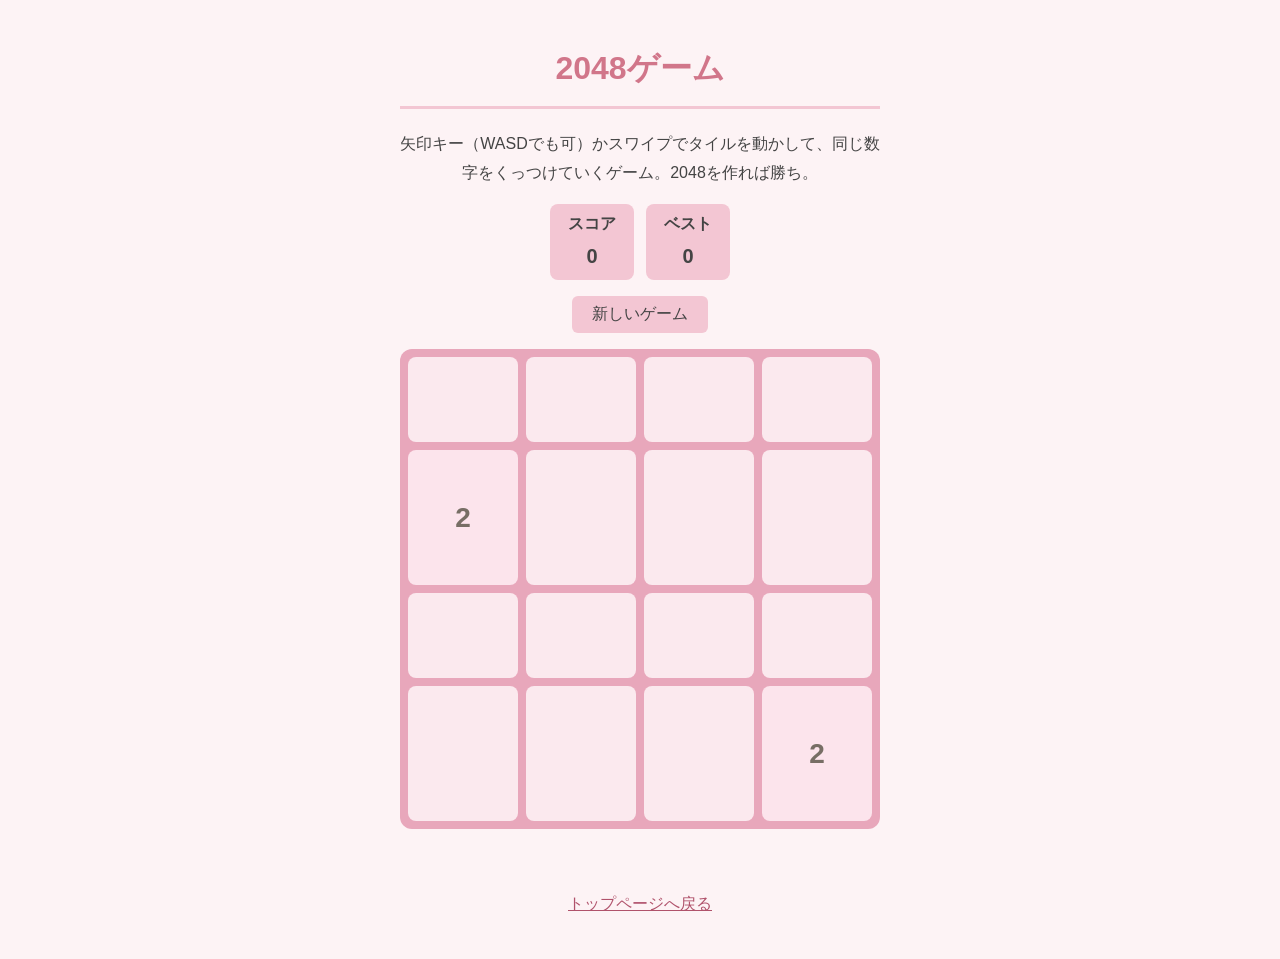
==== 2048.html @ 692fc0e8 "2048ゲームのページを追加" ====
<!DOCTYPE html>
<html lang="ja">
<head>
  <meta charset="UTF-8">
  <meta name="viewport" content="width=device-width, initial-scale=1">
  <title>2048ゲーム | ゆずのページ</title>
  <style>
    body {
      background-color: #fdf3f5;
      color: #444444;
      font-family: sans-serif;
      margin: 40px auto;
      max-width: 480px;
      padding: 0 16px;
      line-height: 1.8;
      text-align: center;
    }
    h1 {
      color: #d1768a;
      border-bottom: 3px solid #f3c6d3;
      padding-bottom: 8px;
    }
    .scores {
      display: flex;
      justify-content: center;
      gap: 12px;
      margin: 16px 0;
    }
    .score-box {
      background-color: #f3c6d3;
      border-radius: 8px;
      padding: 6px 18px;
      font-weight: bold;
    }
    .score-box span {
      display: block;
      font-size: 20px;
    }
    button {
      background-color: #f3c6d3;
      color: #444444;
      border: none;
      border-radius: 6px;
      padding: 8px 20px;
      font-size: 16px;
      cursor: pointer;
      margin-bottom: 16px;
    }
    #board {
      background-color: #e8a7bb;
      border-radius: 12px;
      padding: 8px;
      display: grid;
      grid-template-columns: repeat(4, 1fr);
      gap: 8px;
      aspect-ratio: 1;
      touch-action: none;
      user-select: none;
    }
    .cell {
      background-color: #fbe9ee;
      border-radius: 8px;
      display: flex;
      align-items: center;
      justify-content: center;
      font-weight: bold;
      font-size: 28px;
      color: #776e65;
    }
    .t2    { background-color: #fce4ec; }
    .t4    { background-color: #f8bbd0; }
    .t8    { background-color: #f48fb1; color: #ffffff; }
    .t16   { background-color: #f06292; color: #ffffff; }
    .t32   { background-color: #ec407a; color: #ffffff; }
    .t64   { background-color: #e91e63; color: #ffffff; }
    .t128  { background-color: #f6d365; color: #ffffff; font-size: 24px; }
    .t256  { background-color: #f6c945; color: #ffffff; font-size: 24px; }
    .t512  { background-color: #f0b429; color: #ffffff; font-size: 24px; }
    .t1024 { background-color: #de911d; color: #ffffff; font-size: 20px; }
    .t2048 { background-color: #cb8a14; color: #ffffff; font-size: 20px; }
    #message {
      min-height: 1.8em;
      font-weight: bold;
      color: #b0526b;
    }
    a { color: #b0526b; }
  </style>
</head>
<body>
  <h1>2048ゲーム</h1>
  <p>矢印キー（WASDでも可）かスワイプでタイルを動かして、同じ数字をくっつけていくゲーム。2048を作れば勝ち。</p>

  <div class="scores">
    <div class="score-box">スコア<span id="score">0</span></div>
    <div class="score-box">ベスト<span id="best">0</span></div>
  </div>
  <button id="new-game">新しいゲーム</button>

  <div id="board"></div>
  <p id="message"></p>

  <p><a href="index.html">トップページへ戻る</a></p>

  <script>
    'use strict';

    const size = 4;
    let board = [];
    let score = 0;
    let best = Number(localStorage.getItem('best2048') || 0);
    let over = false;
    let won = false;

    const boardEl = document.getElementById('board');
    const scoreEl = document.getElementById('score');
    const bestEl = document.getElementById('best');
    const messageEl = document.getElementById('message');

    function init() {
      board = [];
      for (let r = 0; r < size; r++) {
        board.push([0, 0, 0, 0]);
      }
      score = 0;
      over = false;
      won = false;
      addRandom();
      addRandom();
      render();
    }

    // 空いているマスに 2（たまに 4）を置く
    function addRandom() {
      const empty = [];
      for (let r = 0; r < size; r++) {
        for (let c = 0; c < size; c++) {
          if (board[r][c] === 0) {
            empty.push([r, c]);
          }
        }
      }
      if (empty.length === 0) {
        return;
      }
      const spot = empty[Math.floor(Math.random() * empty.length)];
      board[spot[0]][spot[1]] = Math.random() < 0.9 ? 2 : 4;
    }

    function render() {
      boardEl.innerHTML = '';
      for (let r = 0; r < size; r++) {
        for (let c = 0; c < size; c++) {
          const v = board[r][c];
          const cell = document.createElement('div');
          cell.className = 'cell' + (v ? ' t' + v : '');
          cell.textContent = v ? v : '';
          boardEl.appendChild(cell);
        }
      }
      scoreEl.textContent = score;
      bestEl.textContent = best;
      if (over) {
        messageEl.textContent = 'ゲームオーバー！「新しいゲーム」でもう一度どうぞ。';
      } else if (won) {
        messageEl.textContent = '2048達成！おめでとう！そのまま続けることもできます。';
      } else {
        messageEl.textContent = '';
      }
    }

    // 1行を左に詰めて、同じ数字を合体させる
    function slide(row) {
      const arr = row.filter(v => v !== 0);
      for (let i = 0; i < arr.length - 1; i++) {
        if (arr[i] === arr[i + 1]) {
          arr[i] = arr[i] * 2;
          score += arr[i];
          if (arr[i] === 2048) {
            won = true;
          }
          arr.splice(i + 1, 1);
        }
      }
      while (arr.length < size) {
        arr.push(0);
      }
      return arr;
    }

    function moveLeft(b) {
      return b.map(row => slide(row));
    }

    function transpose(b) {
      return b[0].map((_, i) => b.map(r => r[i]));
    }

    function reverseRows(b) {
      return b.map(r => r.slice().reverse());
    }

    function move(dir) {
      if (over) {
        return;
      }
      let nb;
      if (dir === 'left') {
        nb = moveLeft(board);
      } else if (dir === 'right') {
        nb = reverseRows(moveLeft(reverseRows(board)));
      } else if (dir === 'up') {
        nb = transpose(moveLeft(transpose(board)));
      } else {
        nb = transpose(reverseRows(moveLeft(reverseRows(transpose(board)))));
      }
      if (JSON.stringify(nb) === JSON.stringify(board)) {
        return;
      }
      board = nb;
      addRandom();
      if (score > best) {
        best = score;
        localStorage.setItem('best2048', best);
      }
      if (!canMove()) {
        over = true;
      }
      render();
    }

    function canMove() {
      for (let r = 0; r < size; r++) {
        for (let c = 0; c < size; c++) {
          if (board[r][c] === 0) {
            return true;
          }
          if (c + 1 < size && board[r][c] === board[r][c + 1]) {
            return true;
          }
          if (r + 1 < size && board[r][c] === board[r + 1][c]) {
            return true;
          }
        }
      }
      return false;
    }

    document.addEventListener('keydown', (e) => {
      const keys = {
        ArrowLeft: 'left', ArrowRight: 'right', ArrowUp: 'up', ArrowDown: 'down',
        a: 'left', d: 'right', w: 'up', s: 'down'
      };
      const dir = keys[e.key];
      if (dir) {
        e.preventDefault();
        move(dir);
      }
    });

    // スマホのスワイプ対応
    let startX = 0;
    let startY = 0;
    boardEl.addEventListener('touchstart', (e) => {
      startX = e.touches[0].clientX;
      startY = e.touches[0].clientY;
    });
    boardEl.addEventListener('touchend', (e) => {
      const dx = e.changedTouches[0].clientX - startX;
      const dy = e.changedTouches[0].clientY - startY;
      if (Math.max(Math.abs(dx), Math.abs(dy)) < 30) {
        return;
      }
      if (Math.abs(dx) > Math.abs(dy)) {
        move(dx > 0 ? 'right' : 'left');
      } else {
        move(dy > 0 ? 'down' : 'up');
      }
    });

    document.getElementById('new-game').addEventListener('click', init);

    init();
  </script>
</body>
</html>
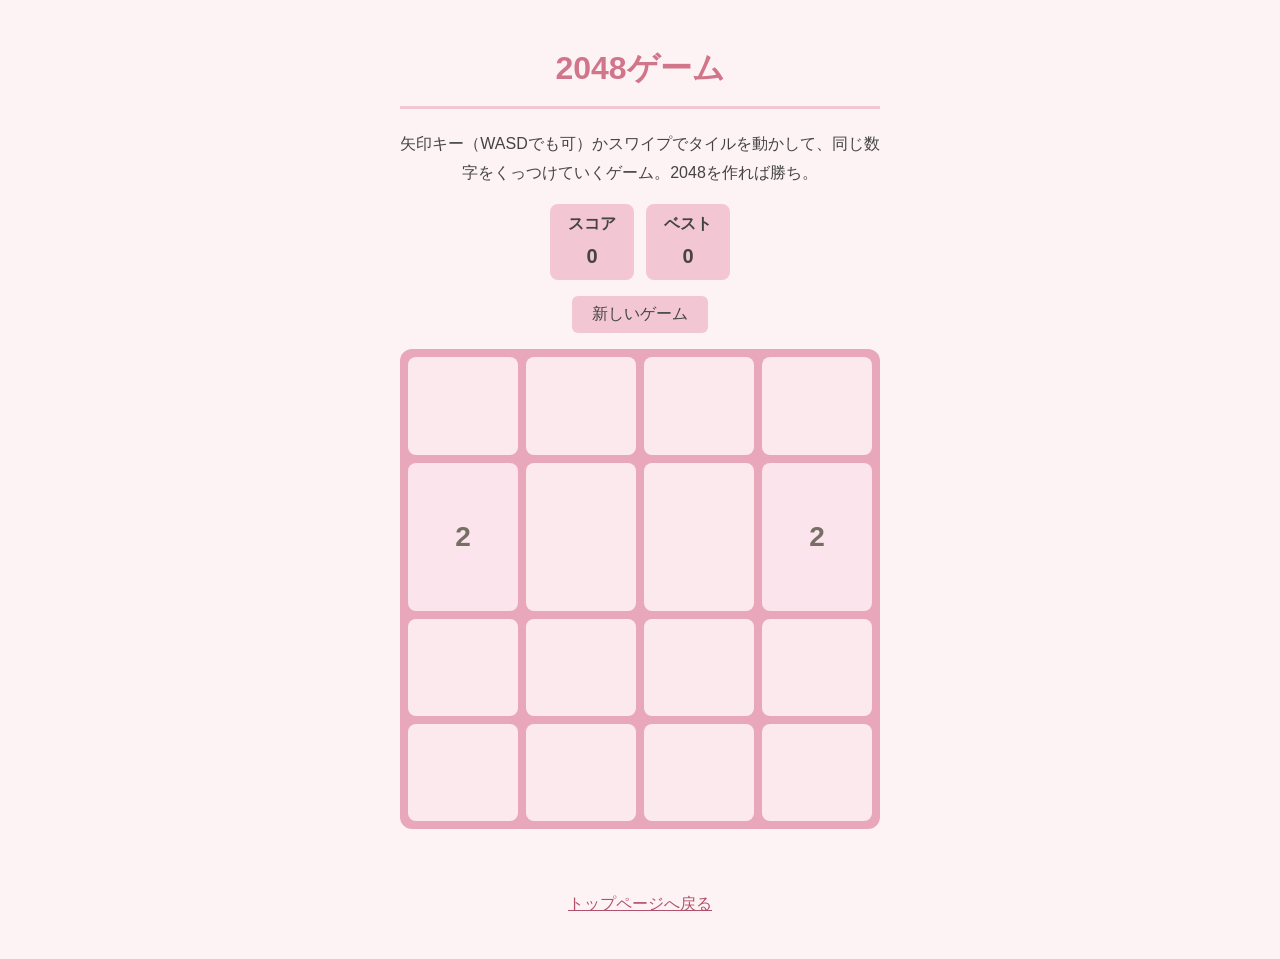
==== commit a1a87efd: "ページ名を倉地のページに変更" ====
--- a/2048.html
+++ b/2048.html
@@ -3,7 +3,7 @@
 <head>
   <meta charset="UTF-8">
   <meta name="viewport" content="width=device-width, initial-scale=1">
-  <title>2048ゲーム | ゆずのページ</title>
+  <title>2048ゲーム | 倉地のページ</title>
   <style>
     body {
       background-color: #fdf3f5;
